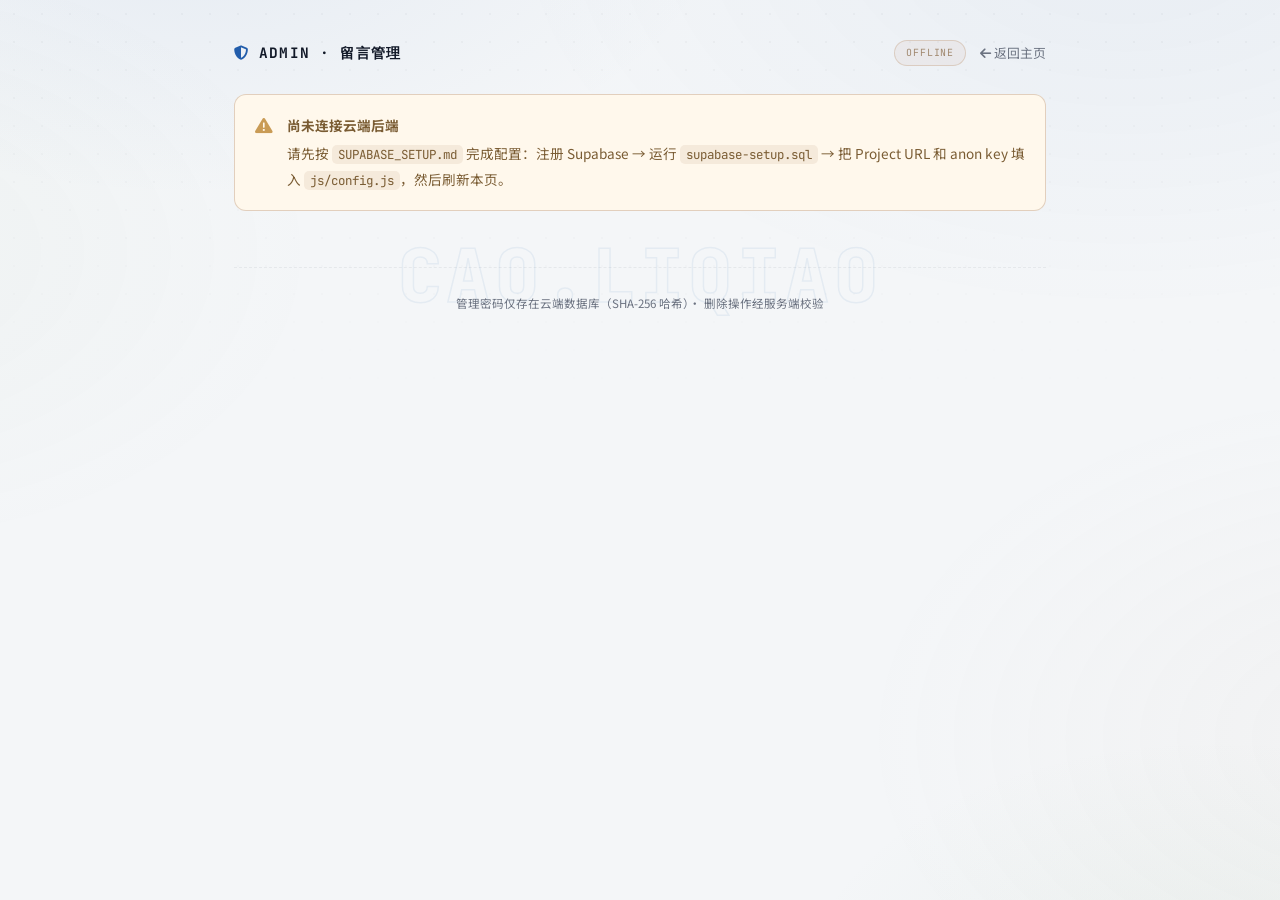
==== admin.html @ 05ab41dd "Initial commit: personal resume site" ====
<!DOCTYPE html>
<html lang="zh-CN" data-theme="light">
<head>
  <meta charset="utf-8" />
  <meta name="viewport" content="width=device-width, initial-scale=1" />
  <title>留言管理 · 曹丽翘个人主页</title>
  <meta name="robots" content="noindex, nofollow" />

  <!-- 字体 & 图标（与主站一致） -->
  <link rel="stylesheet" href="https://cdnjs.cloudflare.com/ajax/libs/font-awesome/6.5.1/css/all.min.css" />
  <link rel="preconnect" href="https://fonts.googleapis.com" />
  <link rel="preconnect" href="https://fonts.gstatic.com" crossorigin />
  <link href="https://fonts.googleapis.com/css2?family=JetBrains+Mono:wght@400;500;600;700&family=Noto+Sans+SC:wght@300;400;500;700;900&family=Playfair+Display:ital,wght@0,400;0,700;0,900;1,400;1,700;1,900&display=swap" rel="stylesheet" />

  <link rel="stylesheet" href="css/style.css" />
</head>
<body class="admin-body">

  <div class="admin-shell">

    <!-- 顶栏 -->
    <header class="admin-topbar">
      <div class="admin-brand">
        <i class="fa-solid fa-shield-halved"></i>
        <span class="admin-brand-text">ADMIN · 留言管理</span>
      </div>
      <div class="admin-topbar-actions">
        <span class="admin-mode-badge" id="admin-mode-badge"></span>
        <a class="admin-link-home" href="index.html"><i class="fa-solid fa-arrow-left"></i> 返回主页</a>
      </div>
    </header>

    <!-- 未配置云端提示 -->
    <div class="admin-notice" id="admin-noconfig" hidden>
      <i class="fa-solid fa-triangle-exclamation"></i>
      <div>
        <strong>尚未连接云端后端</strong>
        <p>请先按 <code>SUPABASE_SETUP.md</code> 完成配置：注册 Supabase → 运行 <code>supabase-setup.sql</code> → 把 Project URL 和 anon key 填入 <code>js/config.js</code>，然后刷新本页。</p>
      </div>
    </div>

    <!-- 登录卡片 -->
    <div class="admin-login panel" id="admin-login">
      <h2 class="admin-login-title"><i class="fa-solid fa-lock"></i> 管理员验证</h2>
      <p class="admin-login-sub">输入管理密码，即可管理留言板数据（删除留言 / 导出 / 迁移）。</p>
      <form class="admin-login-form" id="admin-login-form">
        <input class="gb-input" id="admin-pass" type="password" maxlength="64" placeholder="管理密码" autocomplete="current-password" required />
        <button class="btn btn-primary" type="submit" id="admin-login-btn">验证身份 <i class="fa-solid fa-arrow-right-to-bracket"></i></button>
      </form>
      <p class="gb-status" id="admin-login-status"></p>
    </div>

    <!-- 管理面板（登录后显示） -->
    <div class="admin-panel" id="admin-panel" hidden>

      <!-- 统计条 -->
      <div class="admin-stats" id="admin-stats">
        <div class="admin-stat">
          <span class="admin-stat-num" id="stat-total">–</span>
          <span class="admin-stat-label">总留言</span>
        </div>
        <div class="admin-stat">
          <span class="admin-stat-num" id="stat-today">–</span>
          <span class="admin-stat-label">今日新增</span>
        </div>
        <div class="admin-stat">
          <span class="admin-stat-num" id="stat-week">–</span>
          <span class="admin-stat-label">近 7 天</span>
        </div>
      </div>

      <!-- 工具条 -->
      <div class="admin-toolbar">
        <button class="btn btn-small" id="admin-reload"><i class="fa-solid fa-rotate"></i> 刷新列表</button>
        <button class="btn btn-small" id="admin-export-json"><i class="fa-solid fa-file-code"></i> 导出 JSON</button>
        <button class="btn btn-small" id="admin-export-csv"><i class="fa-solid fa-file-csv"></i> 导出 CSV</button>
        <button class="btn btn-small" id="admin-migrate" hidden><i class="fa-solid fa-cloud-arrow-up"></i> 迁移本机旧留言</button>
        <button class="btn btn-small admin-btn-danger-ghost" id="admin-logout"><i class="fa-solid fa-right-from-bracket"></i> 退出</button>
      </div>

      <!-- 留言列表 -->
      <div class="admin-list" id="admin-list"></div>

      <div class="admin-more">
        <button class="btn btn-small" id="admin-more-btn" hidden>加载更多</button>
        <p class="gb-status" id="admin-list-status"></p>
      </div>
    </div>

    <footer class="admin-footer">
      <span class="admin-watermark" aria-hidden="true">CAO.LIQIAO</span>
      <p>管理密码仅存在云端数据库（SHA-256 哈希）· 删除操作经服务端校验</p>
    </footer>

  </div>

  <script src="js/config.js"></script>
  <script src="js/admin.js"></script>
</body>
</html>
---- css/style.css ----
/* ============================================================
   曹丽翘个人主页 · 设计系统 v2
   风格：简历风 / 浅色大气 / 卡片化 / 大留白
   主色：蓝 #225DAB · 绿 #7BA372 · 棕 #CBAF98
   参考：米白背景 + 圆角白卡 + 大字号标题
   ============================================================ */

/* ---------- 设计变量 ---------- */
:root {
  /* 色彩 */
  --c-primary: #225DAB;
  --c-primary-dark: #1a4a8a;
  --c-primary-soft: rgba(34, 93, 171, 0.08);
  --c-primary-mid: rgba(34, 93, 171, 0.16);
  --c-green: #7BA372;
  --c-green-soft: rgba(123, 163, 114, 0.10);
  --c-brown: #CBAF98;
  --c-brown-soft: rgba(203, 175, 152, 0.12);

  /* 中性色（浅色主题） */
  --bg: #f4f6f8;
  --bg-soft: #eef1f4;
  --surface: #ffffff;
  --text: #1f2937;
  --text-strong: #111827;
  --text-muted: #6b7280;
  --card-border: #e5e8eb;
  --card-border-hover: rgba(34, 93, 171, 0.35);

  /* 渐变 */
  --gradient-progress: linear-gradient(90deg, var(--c-primary), var(--c-green));
  --gradient-accent: linear-gradient(135deg, var(--c-primary), var(--c-green) 55%, var(--c-brown));

  /* 字体 */
  --font-sans: "Noto Sans SC", -apple-system, BlinkMacSystemFont, "Segoe UI", sans-serif;
  --font-mono: "JetBrains Mono", ui-monospace, SFMono-Regular, Menlo, Consolas, monospace;
  --font-serif: "Playfair Display", Georgia, serif;

  /* 尺寸 */
  --nav-h: 68px;
  --container: 1040px;
  --radius: 20px;
  --radius-sm: 12px;
  --radius-xs: 8px;

  /* 阴影 */
  --shadow-sm: 0 2px 6px rgba(17, 24, 39, 0.04);
  --shadow-md: 0 12px 32px -14px rgba(17, 24, 39, 0.10);
  --shadow-lg: 0 28px 64px -22px rgba(17, 24, 39, 0.16);

  /* 过渡 */
  --ease: cubic-bezier(0.22, 0.61, 0.36, 1);
}

/* ---------- 基础 ---------- */
*, *::before, *::after { box-sizing: border-box; margin: 0; padding: 0; }

html {
  line-height: 1.6;
  -webkit-text-size-adjust: 100%;
  scroll-behavior: smooth;
  scroll-padding-top: calc(var(--nav-h) + 16px);
}

body {
  font-family: var(--font-sans);
  background: var(--bg);
  color: var(--text);
  font-weight: 400;
  overflow-x: hidden;
  min-height: 100vh;
  -webkit-font-smoothing: antialiased;
}

/* 全局氛围层：柔和三色光晕（固定定位，纯合成，无重绘成本） */
body::before {
  content: "";
  position: fixed;
  inset: 0;
  z-index: -1;
  pointer-events: none;
  background:
    radial-gradient(1000px 620px at 88% -8%, rgba(34, 93, 171, 0.055), transparent 62%),
    radial-gradient(820px 520px at -12% 28%, rgba(123, 163, 114, 0.045), transparent 58%),
    radial-gradient(900px 600px at 108% 82%, rgba(203, 175, 152, 0.055), transparent 58%);
}

/* 全局氛围层：细点阵网格（顶部较明显，向下淡出） */
body::after {
  content: "";
  position: fixed;
  inset: 0;
  z-index: -1;
  pointer-events: none;
  background-image: radial-gradient(rgba(17, 24, 39, 0.045) 1px, transparent 1px);
  background-size: 28px 28px;
  -webkit-mask-image: linear-gradient(180deg, rgba(0, 0, 0, 0.8), transparent 46%);
  mask-image: linear-gradient(180deg, rgba(0, 0, 0, 0.8), transparent 46%);
}

img { max-width: 100%; display: block; }
a { color: inherit; text-decoration: none; }
button { font-family: inherit; cursor: pointer; border: none; background: none; color: inherit; }
input, textarea { font-family: inherit; }
ul, ol { list-style: none; }
code, kbd, pre { font-family: var(--font-mono); font-size: 0.9em; }

::selection { background: var(--c-primary-soft); color: var(--c-primary-dark); }

/* 滚动条 */
::-webkit-scrollbar { width: 10px; height: 10px; }
::-webkit-scrollbar-track { background: var(--bg-soft); }
::-webkit-scrollbar-thumb { background: #d1d5db; border-radius: 8px; border: 2px solid var(--bg-soft); }
::-webkit-scrollbar-thumb:hover { background: var(--c-brown); }

/* ---------- 性能：视口外区块延迟渲染 ---------- */
@supports (content-visibility: auto) {
  section.section, .footer {
    content-visibility: auto;
    contain-intrinsic-size: auto 720px;
  }
}

/* ---------- 顶部进度条 ---------- */
#progress-bar {
  position: fixed;
  top: 0; left: 0;
  height: 3px;
  width: 100%;
  background: var(--gradient-progress);
  transform: scaleX(0);
  transform-origin: left center;
  z-index: 10000;
  box-shadow: 0 0 10px rgba(34, 93, 171, 0.3);
  will-change: transform;
}

/* ---------- 背景粒子画布 ---------- */
#particle-canvas {
  position: fixed;
  inset: 0;
  width: 100%;
  height: 100%;
  pointer-events: none;
  z-index: 0;
  opacity: 0.45;
}

/* ---------- 自定义光标 ---------- */
.cursor-dot, .cursor-ring {
  position: fixed;
  top: 0; left: 0;
  pointer-events: none;
  z-index: 10001;
  border-radius: 50%;
  will-change: transform;
  opacity: 0;
  transition: opacity 0.3s ease;
}

.cursor-dot { width: 8px; height: 8px; background: var(--c-primary); }

.cursor-ring {
  width: 34px; height: 34px;
  border: 1.5px solid rgba(34, 93, 171, 0.45);
  transition: opacity 0.3s ease, transform 0.15s var(--ease), width 0.2s, height 0.2s;
}

@media (hover: none), (pointer: coarse) {
  .cursor-dot, .cursor-ring { display: none; }
}

/* ---------- 布局容器 ---------- */
.section {
  max-width: var(--container);
  margin: 0 auto;
  padding: 90px 24px;
}

.section-head { margin-bottom: 52px; text-align: center; position: relative; z-index: 0; }

/* 区块编号：超大描边数字水印，衬托在标题正后方 */
.section-head::before {
  content: attr(data-num);
  position: absolute;
  top: 52%;
  left: 50%;
  transform: translate(-50%, -56%);
  font-family: var(--font-mono);
  font-size: clamp(5rem, 11vw, 8.5rem);
  font-weight: 700;
  line-height: 1;
  color: transparent;
  -webkit-text-stroke: 1.5px rgba(34, 93, 171, 0.11);
  letter-spacing: 0.06em;
  pointer-events: none;
  user-select: none;
  z-index: -1;
}

.section-code {
  font-family: var(--font-mono);
  font-size: 0.74rem;
  letter-spacing: 0.12em;
  color: var(--c-primary);
  display: inline-flex;
  align-items: center;
  gap: 12px;
  margin-bottom: 12px;
  text-transform: uppercase;
  background: var(--c-primary-soft);
  border: 1px solid rgba(34, 93, 171, 0.14);
  border-radius: 999px;
  padding: 5px 16px;
}

/* section-code 两侧的装饰短线 */
.section-code::before,
.section-code::after {
  content: "";
  width: 26px;
  height: 1px;
  background: linear-gradient(90deg, transparent, rgba(34, 93, 171, 0.4));
}

.section-code::after {
  background: linear-gradient(90deg, rgba(34, 93, 171, 0.4), transparent);
}

.section-head h2 {
  font-size: clamp(2rem, 4.6vw, 2.85rem);
  font-weight: 900;
  color: var(--text-strong);
  letter-spacing: 0.02em;
  line-height: 1.2;
}

.section-head h2 em {
  font-style: normal;
  color: var(--c-primary);
  position: relative;
}

/* em 下方的小色块下划线 */
.section-head h2 em::after {
  content: "";
  position: absolute;
  left: 0; right: 0; bottom: -6px;
  height: 8px;
  border-radius: 4px;
  background: var(--gradient-accent);
  opacity: 0.18;
  z-index: -1;
}

.section-sub {
  margin-top: 14px;
  color: var(--text-muted);
  font-size: 0.95rem;
}

/* ---------- 面板 / 通用卡片 ---------- */
.panel {
  position: relative;
  background: var(--surface);
  border: 1px solid var(--card-border);
  border-radius: var(--radius);
  padding: 28px;
  box-shadow: var(--shadow-sm);
  overflow: hidden;
  transition: border-color 0.3s var(--ease), box-shadow 0.3s var(--ease), transform 0.3s var(--ease);
}

/* 顶部渐变帽线：常驻低调，hover 时展开加深 */
.panel::after {
  content: "";
  position: absolute;
  top: 0;
  left: 28px;
  right: 28px;
  height: 3px;
  border-radius: 0 0 3px 3px;
  background: var(--gradient-accent);
  opacity: 0.3;
  transition: opacity 0.35s var(--ease), left 0.35s var(--ease), right 0.35s var(--ease);
}

.panel:hover {
  border-color: var(--card-border-hover);
  box-shadow: var(--shadow-md);
  transform: translateY(-3px);
}

.panel:hover::after { opacity: 1; left: 0; right: 0; }

.panel-title {
  font-size: 1.05rem;
  font-weight: 700;
  color: var(--text-strong);
  margin-bottom: 18px;
  display: flex;
  align-items: center;
  gap: 8px;
}

.panel-title::before {
  content: "";
  width: 4px; height: 18px;
  border-radius: 2px;
  background: var(--gradient-accent);
}

.panel p { color: var(--text-muted); font-size: 0.92rem; line-height: 1.9; }
.panel p + p { margin-top: 10px; }
.panel strong { color: var(--text-strong); font-weight: 600; }
.panel .quote-en {
  font-family: var(--font-serif);
  font-style: italic;
  font-size: 1.05rem;
  color: var(--c-primary);
}

/* ---------- 按钮 ---------- */
.btn {
  display: inline-flex;
  align-items: center;
  justify-content: center;
  gap: 8px;
  padding: 13px 28px;
  border-radius: 999px;
  font-size: 0.92rem;
  font-weight: 600;
  letter-spacing: 0.02em;
  transition: transform 0.25s var(--ease), box-shadow 0.25s var(--ease), background 0.25s var(--ease), color 0.25s, border-color 0.25s;
}

.btn i { font-size: 0.82rem; }

.btn-primary {
  background: var(--c-primary);
  color: #fff;
  box-shadow: 0 8px 22px -8px rgba(34, 93, 171, 0.45);
}

.btn-primary:hover {
  background: var(--c-primary-dark);
  transform: translateY(-2px);
  box-shadow: 0 14px 30px -10px rgba(34, 93, 171, 0.5);
}

.btn-ghost {
  background: var(--surface);
  color: var(--text);
  border: 1px solid var(--card-border);
}

.btn-ghost:hover {
  border-color: var(--c-primary);
  color: var(--c-primary);
  transform: translateY(-2px);
}

.btn-small {
  padding: 8px 16px;
  font-size: 0.8rem;
  font-weight: 500;
  white-space: nowrap;
}

/* ---------- 导航 ---------- */
.nav {
  position: fixed;
  top: 0; left: 0; right: 0;
  height: var(--nav-h);
  background: rgba(255, 255, 255, 0.96);
  border-bottom: 1px solid var(--card-border);
  display: flex;
  align-items: center;
  justify-content: space-between;
  gap: 16px;
  padding: 0 28px;
  z-index: 9000;
  backdrop-filter: blur(8px);
}

.nav-logo {
  font-family: var(--font-mono);
  font-weight: 700;
  font-size: 1rem;
  color: var(--text-strong);
  letter-spacing: 0.06em;
  transition: color 0.25s;
}

.nav-logo:hover { color: var(--c-primary); }

.nav-links {
  display: flex;
  gap: 4px;
  flex: 1;
  justify-content: center;
}

.nav-links a {
  padding: 7px 14px;
  font-size: 0.86rem;
  color: var(--text-muted);
  border-radius: 999px;
  transition: color 0.25s, background 0.25s;
}

.nav-links a:hover { color: var(--c-primary); background: var(--c-primary-soft); }

.nav-links a.active { color: var(--c-primary); background: var(--c-primary-soft); font-weight: 600; }

.nav-tagline {
  font-family: var(--font-mono);
  font-size: 0.68rem;
  letter-spacing: 0.12em;
  color: var(--text-muted);
  white-space: nowrap;
}

.nav-burger { display: none; font-size: 1.15rem; color: var(--text); }

/* 移动端导航抽屉 */
.nav-drawer {
  position: fixed;
  top: var(--nav-h);
  left: 0; right: 0;
  background: var(--surface);
  border-bottom: 1px solid var(--card-border);
  box-shadow: var(--shadow-md);
  display: none;
  flex-direction: column;
  padding: 12px;
  z-index: 8999;
}

.nav-drawer.open { display: flex; }

.nav-drawer a {
  padding: 14px 16px;
  font-size: 0.95rem;
  color: var(--text);
  border-radius: var(--radius-sm);
  border-bottom: 1px solid var(--bg-soft);
}

.nav-drawer a:last-child { border-bottom: none; }
.nav-drawer a:hover, .nav-drawer a.active { color: var(--c-primary); background: var(--c-primary-soft); }

/* ---------- Hero ---------- */
.hero {
  min-height: 100vh;
  display: flex;
  flex-direction: column;
  justify-content: center;
  align-items: center;
  padding: calc(var(--nav-h) + 24px) 24px 50px;
  position: relative;
  background:
    radial-gradient(900px 520px at 90% -10%, rgba(34, 93, 171, 0.06), transparent 60%),
    radial-gradient(720px 460px at 0% 105%, rgba(123, 163, 114, 0.06), transparent 55%);
}

.hero-inner {
  max-width: 1040px;
  width: 100%;
  position: relative;
  z-index: 1;
  display: grid;
  grid-template-columns: 260px 1fr;
  gap: 64px;
  align-items: start;
}

/* 左侧：头像 + motto */
.hero-visual {
  display: flex;
  flex-direction: column;
  align-items: center;
  gap: 20px;
  padding-top: 18px;
  text-align: center;
  position: relative;
}

.hero-avatar {
  width: 200px;
  height: 200px;
  border-radius: 50%;
  overflow: hidden;
  border: 5px solid var(--surface);
  box-shadow: var(--shadow-md), 0 0 0 1px var(--card-border);
  background: var(--surface);
  position: relative;
  transition: transform 0.45s cubic-bezier(0.22, 0.61, 0.36, 1), box-shadow 0.45s var(--ease);
}

/* 头像外圈：旋转的渐变装饰环 */
.hero-visual::before {
  content: "";
  position: absolute;
  width: 216px;
  height: 216px;
  border-radius: 50%;
  background: conic-gradient(from 0deg, var(--c-primary), var(--c-green), var(--c-brown), var(--c-primary));
  opacity: 0.22;
  z-index: -1;
  animation: avatar-ring-spin 14s linear infinite;
}

@keyframes avatar-ring-spin { to { transform: rotate(360deg); } }

.hero-avatar:hover {
  transform: scale(1.04) rotate(3deg);
  box-shadow: var(--shadow-lg), 0 0 0 1px var(--card-border-hover);
}

.hero-avatar img { width: 100%; height: 100%; object-fit: cover; }

.hero-motto {
  font-size: 0.8rem;
  color: var(--c-primary);
  background: var(--surface);
  border: 1px solid var(--card-border);
  border-radius: 999px;
  padding: 6px 18px;
  letter-spacing: 0.04em;
  box-shadow: var(--shadow-sm);
}

/* 右侧：标签行、名字、座右铭、角色切换器、卡片、按钮 */
.hero-content {
  text-align: left;
  display: flex;
  flex-direction: column;
  align-items: flex-start;
}

/* 终端风标签行（参考极客简历风） */
.hero-tags {
  display: flex;
  flex-wrap: wrap;
  gap: 10px;
  margin-bottom: 26px;
  font-family: var(--font-mono);
  font-size: 0.7rem;
  letter-spacing: 0.08em;
  text-transform: uppercase;
}

.hero-tags .tag {
  display: inline-flex;
  align-items: center;
  gap: 7px;
  padding: 5px 12px;
  border: 1px solid var(--card-border);
  border-radius: 6px;
  color: var(--text-muted);
  background: var(--surface);
  box-shadow: var(--shadow-sm);
}

.hero-tags .tag-dark {
  background: var(--c-primary);
  color: #fff;
  border-color: var(--c-primary);
}

.hero-tags .tag-dot {
  width: 7px;
  height: 7px;
  border-radius: 50%;
  background: #34d399;
  box-shadow: 0 0 0 0 rgba(52, 211, 153, 0.5);
  animation: tag-dot-pulse 2.2s infinite;
}

@keyframes tag-dot-pulse {
  0% { box-shadow: 0 0 0 0 rgba(52, 211, 153, 0.45); }
  70% { box-shadow: 0 0 0 7px rgba(52, 211, 153, 0); }
  100% { box-shadow: 0 0 0 0 rgba(52, 211, 153, 0); }
}

.hero-name {
  display: flex;
  gap: 10px;
  font-family: var(--font-sans);
  font-size: clamp(4rem, 9vw, 8rem);
  font-weight: 900;
  line-height: 1.05;
  color: var(--text-strong);
  margin-bottom: 14px;
  letter-spacing: 0.04em;
}

.hero-dot {
  color: var(--c-primary) !important;
  margin-left: -4px;
}

.hero-char {
  display: inline-block;
  opacity: 0;
}

/* 名字逐字错峰进场（配合统一 reveal animation 机制） */
.hero-char.revealed { animation: reveal-up 0.75s var(--ease) both; }
.hero-char:nth-child(2) { animation-delay: 0.1s; }
.hero-char:nth-child(3) { animation-delay: 0.2s; }
.hero-char:nth-child(4) { animation-delay: 0.3s; }

.hero-quote {
  margin: 0 0 20px;
  font-family: var(--font-serif);
  font-style: italic;
  font-size: clamp(1.1rem, 2.5vw, 1.5rem);
  color: var(--text-muted);
  letter-spacing: 0.02em;
}

/* 角色标签切换器 */
.hero-role-switcher {
  width: 100%;
  margin-bottom: 42px;
}

.role-tabs {
  display: flex;
  flex-wrap: wrap;
  gap: 10px;
  margin-bottom: 18px;
}

.role-tab {
  display: inline-flex;
  align-items: center;
  gap: 7px;
  padding: 8px 16px;
  border-radius: 999px;
  font-size: 0.78rem;
  font-weight: 600;
  color: var(--text-muted);
  background: var(--surface);
  border: 1px solid var(--card-border);
  box-shadow: var(--shadow-sm);
  transition: all 0.3s var(--ease);
}

.role-tab i { font-size: 0.75rem; }

.role-tab:hover {
  color: var(--c-primary);
  border-color: var(--c-primary-mid);
  transform: translateY(-1px);
}

.role-tab.active {
  color: #fff;
  background: var(--c-primary);
  border-color: var(--c-primary);
  box-shadow: 0 8px 20px -8px rgba(34, 93, 171, 0.45);
}

.role-tab:focus-visible {
  outline: 2px solid var(--c-primary);
  outline-offset: 2px;
}

.role-display {
  display: inline-flex;
  align-items: baseline;
  min-height: 56px;
  padding: 12px 24px;
  background: var(--surface);
  border: 1px solid var(--card-border);
  border-radius: var(--radius-sm);
  box-shadow: var(--shadow-sm);
}

.role-text {
  font-size: clamp(1.35rem, 3.2vw, 2rem);
  font-weight: 700;
  color: var(--c-primary);
  letter-spacing: 0.02em;
}

.role-cursor {
  display: inline-block;
  width: 3px;
  height: 1em;
  background: var(--c-primary);
  margin-left: 4px;
  vertical-align: middle;
  animation: cursor-blink 0.9s infinite;
}

@keyframes cursor-blink {
  0%, 100% { opacity: 1; }
  50% { opacity: 0; }
}

.hero-badges {
  width: 100%;
  display: grid;
  grid-template-columns: repeat(3, 1fr);
  gap: 20px;
  margin-bottom: 40px;
  text-align: left;
}

.badge-card {
  position: relative;
  display: flex;
  flex-direction: column;
  gap: 14px;
  background: var(--surface);
  border: 1px solid var(--card-border);
  border-radius: var(--radius);
  padding: 24px;
  box-shadow: var(--shadow-sm);
  overflow: hidden;
  transition: transform 0.3s var(--ease), box-shadow 0.3s var(--ease), border-color 0.3s var(--ease);
}

.badge-card::after {
  content: "";
  position: absolute;
  top: 0;
  left: 24px;
  right: 24px;
  height: 2px;
  border-radius: 0 0 2px 2px;
  background: var(--gradient-accent);
  opacity: 0.22;
  transition: opacity 0.35s var(--ease), left 0.35s var(--ease), right 0.35s var(--ease);
}

.badge-card:hover {
  transform: translateY(-6px);
  box-shadow: var(--shadow-md);
  border-color: var(--card-border-hover);
}

.badge-card:hover::after { opacity: 1; left: 0; right: 0; }

.badge-head {
  display: flex;
  align-items: center;
  gap: 12px;
}

.badge-icon {
  width: 42px; height: 42px;
  border-radius: 12px;
  display: flex;
  align-items: center;
  justify-content: center;
  font-size: 1.05rem;
  flex-shrink: 0;
}

.badge-card:nth-child(1) .badge-icon { background: var(--c-primary-soft); color: var(--c-primary); }
.badge-card:nth-child(2) .badge-icon { background: var(--c-green-soft); color: var(--c-green); }
.badge-card:nth-child(3) .badge-icon { background: var(--c-brown-soft); color: #a08058; }

.badge-label {
  font-family: var(--font-mono);
  font-size: 0.66rem;
  letter-spacing: 0.14em;
  color: var(--text-muted);
  font-weight: 600;
  line-height: 1.3;
}

.badge-label strong {
  display: block;
  font-family: var(--font-sans);
  font-size: 1.05rem;
  color: var(--text-strong);
  letter-spacing: 0;
  margin-top: 2px;
}

.badge-list {
  display: flex;
  flex-direction: column;
  gap: 8px;
}

.badge-list li {
  display: flex;
  align-items: center;
  gap: 8px;
  font-size: 0.82rem;
  color: var(--text);
}

.badge-list li i {
  font-size: 0.7rem;
  color: var(--c-primary);
  width: 14px;
  text-align: center;
}

.hero-actions {
  display: flex;
  gap: 14px;
  flex-wrap: wrap;
}

.hero-scroll {
  position: absolute;
  bottom: 24px;
  left: 50%;
  transform: translateX(-50%);
  font-family: var(--font-mono);
  font-size: 0.62rem;
  letter-spacing: 0.2em;
  color: var(--text-muted);
  display: flex;
  flex-direction: column;
  align-items: center;
  gap: 8px;
  animation: scroll-bounce 2s infinite;
}

@keyframes scroll-bounce {
  0%, 100% { transform: translateX(-50%) translateY(0); }
  50% { transform: translateX(-50%) translateY(7px); }
}

/* ---------- 滚动显示动画 ----------
   用 animation 而非 transition：与组件自身的 hover transition 完全解耦，
   且 animation-delay 不影响 hover 响应速度。--reveal-delay 由 JS 按容器内索引错峰设置。 */
[data-reveal] {
  opacity: 0;
  --reveal-delay: 0s;
}

[data-reveal].revealed {
  animation: reveal-up 0.75s cubic-bezier(0.22, 0.61, 0.36, 1) both;
  animation-delay: var(--reveal-delay);
}

@keyframes reveal-up {
  from { opacity: 0; transform: translateY(28px); }
  to { opacity: 1; transform: none; }
}

/* ---------- 信念引用（深色锚点区：全页唯一的深色全宽区块，形成节奏对比） ---------- */
.belief {
  position: relative;
  background:
    radial-gradient(900px 480px at 50% 120%, rgba(52, 106, 189, 0.35), transparent 65%),
    radial-gradient(600px 380px at 90% -20%, rgba(123, 163, 114, 0.14), transparent 60%),
    #16233a;
  padding: 110px 24px;
  text-align: center;
  overflow: hidden;
}

/* 深色区内部：细网格纹理 */
.belief::before {
  content: "";
  position: absolute;
  inset: 0;
  background-image:
    linear-gradient(rgba(255, 255, 255, 0.035) 1px, transparent 1px),
    linear-gradient(90deg, rgba(255, 255, 255, 0.035) 1px, transparent 1px);
  background-size: 44px 44px;
  pointer-events: none;
}

.belief-inner { max-width: 820px; margin: 0 auto; position: relative; }

/* 超大装饰引号 */
.belief-mark {
  display: block;
  font-family: var(--font-serif);
  font-size: 7rem;
  line-height: 0.6;
  color: rgba(122, 162, 224, 0.25);
  margin-bottom: 10px;
  user-select: none;
}

.belief p {
  font-family: var(--font-sans);
  font-size: clamp(1.5rem, 4vw, 2.4rem);
  font-weight: 700;
  color: #f4f7fb;
  line-height: 1.5;
  text-shadow: 0 2px 24px rgba(0, 0, 0, 0.35);
}

.belief p em {
  font-style: normal;
  color: #8db4f0;
}

.belief cite {
  display: block;
  margin-top: 22px;
  font-style: normal;
  font-size: 0.85rem;
  color: rgba(244, 247, 251, 0.55);
  font-family: var(--font-mono);
  letter-spacing: 0.14em;
}

/* ---------- ABOUT ---------- */
.about-grid {
  display: grid;
  grid-template-columns: 3fr 2fr;
  gap: 24px;
  margin-bottom: 24px;
}

/* 键值行式信息（参考作品集的 label:value 排版） */
.info-list li {
  display: flex;
  align-items: center;
  justify-content: space-between;
  gap: 16px;
  padding: 14px 0;
  border-bottom: 1px solid var(--bg-soft);
  font-size: 0.9rem;
}

.info-list li:last-child { border-bottom: none; }

.info-label {
  flex-shrink: 0;
  font-size: 0.74rem;
  color: var(--text-muted);
  font-family: var(--font-mono);
  letter-spacing: 0.08em;
  text-transform: uppercase;
}

.info-value {
  font-weight: 700;
  color: var(--text-strong);
  font-size: 0.95rem;
  text-align: right;
}

.info-code {
  background: var(--c-primary-soft);
  padding: 3px 12px;
  border-radius: 6px;
  font-size: 0.8rem;
  color: var(--c-primary-dark);
  word-break: break-all;
}

/* ---------- SKILLS ---------- */
.skills-grid {
  display: grid;
  grid-template-columns: repeat(3, 1fr);
  gap: 22px;
}

.skill-card {
  position: relative;
  background: var(--surface);
  border: 1px solid var(--card-border);
  border-radius: var(--radius);
  padding: 30px 26px;
  box-shadow: var(--shadow-sm);
  overflow: hidden;
  transition: transform 0.3s var(--ease), border-color 0.3s var(--ease), box-shadow 0.3s var(--ease);
  display: flex;
  flex-direction: column;
}

/* 顶部帽线 */
.skill-card::before {
  content: "";
  position: absolute;
  top: 0;
  left: 26px;
  right: 26px;
  height: 3px;
  border-radius: 0 0 3px 3px;
  background: var(--gradient-accent);
  opacity: 0;
  transition: opacity 0.35s var(--ease), left 0.35s var(--ease), right 0.35s var(--ease);
}

.skill-card:hover {
  transform: translateY(-7px);
  border-color: var(--card-border-hover);
  box-shadow: var(--shadow-lg);
}

.skill-card:hover::before { opacity: 1; left: 0; right: 0; }

.skill-icon {
  width: 50px; height: 50px;
  border-radius: 14px;
  background: var(--c-primary-soft);
  color: var(--c-primary);
  display: flex;
  align-items: center;
  justify-content: center;
  font-size: 1.25rem;
  margin-bottom: 18px;
  transition: transform 0.35s var(--ease);
}

.skill-card:hover .skill-icon { transform: rotate(-6deg) scale(1.08); }

.skill-card:nth-child(2) .skill-icon { background: var(--c-green-soft); color: var(--c-green); }
.skill-card:nth-child(3) .skill-icon { background: var(--c-brown-soft); color: #a08058; }

.skill-card h3 { font-size: 1.05rem; font-weight: 700; color: var(--text-strong); margin-bottom: 10px; }
.skill-card p { font-size: 0.85rem; color: var(--text-muted); line-height: 1.85; flex: 1; }

.skill-card[role="button"] {
  cursor: pointer;
  user-select: none;
  -webkit-user-select: none;
}

.skill-card[role="button"]:focus-visible {
  outline: 2px solid var(--c-primary);
  outline-offset: 3px;
}

.skill-hint {
  display: inline-flex;
  align-items: center;
  gap: 6px;
  margin-top: 16px;
  font-size: 0.72rem;
  color: var(--c-primary);
  opacity: 0.7;
  transition: opacity 0.25s;
}

.skill-card:hover .skill-hint { opacity: 1; }

.skill-modal .modal-box {
  background: #1e2530;
  color: #f0f2f5;
  border: 1px solid rgba(255, 255, 255, 0.10);
}

.skill-modal .modal-title { color: #fff; }

.skill-modal .modal-close {
  background: rgba(255, 255, 255, 0.1);
  color: #f0f2f5;
}

.skill-modal .modal-close:hover { background: var(--c-primary); color: #fff; }

.skill-modal .modal-body {
  color: #d7dbe2;
  font-size: 0.92rem;
  line-height: 1.85;
}

.skill-modal .modal-body h5 {
  color: #fff;
  font-size: 0.86rem;
  margin: 18px 0 8px;
}

.skill-modal .modal-body ul { list-style: disc; padding-left: 18px; }
.skill-modal .modal-body li { margin-bottom: 6px; color: #c9ced6; }
.skill-modal .modal-body strong { color: #fff; font-weight: 600; }

.skill-modal .modal-body .skill-tags span {
  color: #a8c6ff;
  background: rgba(34, 93, 171, 0.22);
  border-color: rgba(34, 93, 171, 0.35);
}

.skill-tags {
  display: flex;
  flex-wrap: wrap;
  gap: 8px;
  margin-top: 16px;
}

.skill-tags span {
  font-size: 0.7rem;
  color: var(--c-primary);
  background: var(--c-primary-soft);
  border-radius: 999px;
  padding: 4px 12px;
  border: 1px solid rgba(34, 93, 171, 0.14);
}

/* ---------- GROWTH ---------- */
.growth-panel { text-align: center; padding: 36px; }

.growth-panel > p {
  max-width: 640px;
  margin: 0 auto 18px;
  font-size: 0.95rem;
}

.timeline {
  display: flex;
  justify-content: space-between;
  align-items: flex-start;
  gap: 16px;
  position: relative;
  margin: 36px 0 24px;
  padding-top: 18px;
}

.timeline::before {
  content: "";
  position: absolute;
  top: 26px;
  left: 6%;
  right: 6%;
  height: 3px;
  background: linear-gradient(90deg, var(--c-primary), var(--c-green), var(--c-brown));
  border-radius: 3px;
  opacity: 0.35;
}

.timeline-item {
  position: relative;
  flex: 1;
  text-align: center;
  padding-top: 28px;
}

.timeline-dot {
  position: absolute;
  top: 17px;
  left: 50%;
  transform: translateX(-50%);
  width: 20px; height: 20px;
  border-radius: 50%;
  background: var(--surface);
  border: 4px solid var(--c-primary);
  box-shadow: 0 0 0 4px rgba(255, 255, 255, 0.8);
  z-index: 1;
}

.timeline-item:nth-child(2) .timeline-dot { border-color: var(--c-green); }
.timeline-item:nth-child(3) .timeline-dot { border-color: var(--c-brown); }

/* 当前阶段（大一）：实心 + 呼吸光环 */
.timeline-item:nth-child(4) .timeline-dot {
  border-color: var(--c-primary);
  background: var(--c-primary);
}

.timeline-item:nth-child(4) .timeline-dot::after {
  content: "";
  position: absolute;
  inset: -6px;
  border-radius: 50%;
  border: 2px solid rgba(34, 93, 171, 0.4);
  animation: timeline-pulse 2.4s ease-out infinite;
}

@keyframes timeline-pulse {
  0% { transform: scale(0.7); opacity: 1; }
  70%, 100% { transform: scale(1.5); opacity: 0; }
}

.timeline-stage {
  font-family: var(--font-mono);
  font-size: 0.68rem;
  letter-spacing: 0.12em;
  color: var(--c-primary);
  display: block;
  margin-bottom: 4px;
}

.timeline-body strong { font-size: 0.98rem; color: var(--text-strong); display: block; }
.timeline-body p { font-size: 0.8rem !important; color: var(--text-muted) !important; margin-top: 4px !important; }

.timeline-title {
  margin-top: 18px;
  font-family: var(--font-mono);
  font-size: 0.78rem !important;
  color: var(--c-primary) !important;
  letter-spacing: 0.06em;
}

/* ---------- HONORS ---------- */
.honors { counter-reset: honor; }

.honor-cat {
  font-family: var(--font-mono);
  font-size: 0.78rem;
  letter-spacing: 0.16em;
  color: var(--text-muted);
  margin: 34px 0 14px;
  display: flex;
  align-items: center;
  gap: 12px;
}

.honor-cat::after {
  content: "";
  flex: 1;
  height: 1px;
  background: var(--card-border);
}

.honor-cat:first-child { margin-top: 0; }

.honor-card {
  counter-increment: honor;
  position: relative;
  background: var(--surface);
  border: 1px solid var(--card-border);
  border-left: 3px solid var(--c-primary);
  border-radius: var(--radius-sm);
  padding: 18px 22px;
  margin-bottom: 12px;
  display: flex;
  align-items: center;
  justify-content: space-between;
  gap: 20px;
  box-shadow: var(--shadow-sm);
  transition: transform 0.25s var(--ease), border-color 0.25s var(--ease), box-shadow 0.25s var(--ease);
}

/* 序号：mono 编号（01 / 02 / …） */
.honor-card::after {
  content: counter(honor, decimal-leading-zero);
  position: absolute;
  right: 16px;
  bottom: 8px;
  font-family: var(--font-mono);
  font-size: 1.6rem;
  font-weight: 700;
  line-height: 1;
  color: transparent;
  -webkit-text-stroke: 1px rgba(17, 24, 39, 0.10);
  pointer-events: none;
  user-select: none;
}

.honor-card:hover {
  transform: translateX(7px);
  border-left-color: var(--c-green);
  box-shadow: var(--shadow-md);
}

.honor-card h4 { font-size: 0.92rem; font-weight: 600; color: var(--text-strong); }
.honor-card p { font-size: 0.78rem; color: var(--text-muted); margin-top: 3px; }

.honor-card .btn { flex-shrink: 0; }

.multi-num {
  font-style: normal;
  font-family: var(--font-mono);
  font-size: 0.72rem;
  color: var(--text-muted);
}

/* ---------- INTERESTS ---------- */
.interests-grid {
  display: grid;
  grid-template-columns: repeat(3, 1fr);
  gap: 22px;
}

.interest-card {
  text-align: center;
  background: var(--surface);
  border: 1px solid var(--card-border);
  border-radius: var(--radius);
  padding: 38px 26px 32px;
  box-shadow: var(--shadow-sm);
  transition: transform 0.3s var(--ease), border-color 0.3s var(--ease);
}

.interest-card:hover { transform: translateY(-6px); border-color: var(--card-border-hover); }

.interest-card i {
  width: 64px;
  height: 64px;
  display: inline-flex;
  align-items: center;
  justify-content: center;
  font-size: 1.7rem;
  color: var(--c-primary);
  background: var(--c-primary-soft);
  border-radius: 50%;
  margin-bottom: 16px;
  transition: transform 0.35s var(--ease);
}

.interest-card:hover i { transform: scale(1.1) rotate(-6deg); }
.interest-card:nth-child(2) i { color: var(--c-green); background: var(--c-green-soft); }
.interest-card:nth-child(3) i { color: #a08058; background: var(--c-brown-soft); }

.interest-card h3 { font-size: 1rem; font-weight: 700; margin-bottom: 8px; color: var(--text-strong); }
.interest-card p { font-size: 0.84rem; color: var(--text-muted); line-height: 1.85; }

/* ---------- SHOWCASE ---------- */
.showcase-list {
  display: flex;
  flex-direction: column;
  gap: 28px;
  max-width: 820px;
  margin: 0 auto;
}

.showcase-card {
  position: relative;
  background: var(--surface);
  border: 1px solid var(--card-border);
  border-radius: var(--radius);
  padding: 32px;
  box-shadow: var(--shadow-sm);
  overflow: hidden;
  transition: border-color 0.3s var(--ease), box-shadow 0.3s var(--ease);
}

/* 左侧竖向渐变线：hover 时点亮 */
.showcase-card::before {
  content: "";
  position: absolute;
  left: 0;
  top: 24px;
  bottom: 24px;
  width: 3px;
  border-radius: 0 3px 3px 0;
  background: var(--gradient-accent);
  opacity: 0.25;
  transition: opacity 0.35s var(--ease), top 0.35s var(--ease), bottom 0.35s var(--ease);
}

.showcase-card:hover {
  border-color: var(--card-border-hover);
  box-shadow: var(--shadow-md);
}

.showcase-card:hover::before { opacity: 1; top: 0; bottom: 0; }

.showcase-head {
  display: flex;
  align-items: flex-start;
  justify-content: space-between;
  gap: 20px;
  margin-bottom: 22px;
  flex-wrap: wrap;
}

.showcase-head h3 { font-size: 1.15rem; font-weight: 700; color: var(--text-strong); }

.showcase-en {
  font-family: var(--font-mono);
  font-size: 0.8rem;
  color: var(--c-primary);
  font-weight: 500;
}

.showcase-desc { font-size: 0.85rem; color: var(--text-muted); margin-top: 4px; }

.showcase-media {
  border-radius: var(--radius-sm);
  overflow: hidden;
  background: var(--bg-soft);
  border: 1px dashed var(--card-border);
  margin-bottom: 22px;
}

.showcase-img-placeholder {
  display: flex;
  flex-direction: column;
  align-items: center;
  justify-content: center;
  text-align: center;
  min-height: 240px;
  color: var(--text-muted);
  padding: 30px;
}

.showcase-img-placeholder i { font-size: 2rem; color: var(--c-brown); margin-bottom: 12px; }
.showcase-img-placeholder p { font-size: 0.9rem; margin-bottom: 6px; }
.showcase-img-placeholder span { font-size: 0.72rem; }
.showcase-img-placeholder code { font-size: 0.72rem; }

/* 作品橱窗双图展示 */
.showcase-gallery {
  display: grid;
  grid-template-columns: 1fr;
  gap: 16px;
  padding: 16px;
}

.showcase-gallery figure {
  margin: 0;
  border-radius: var(--radius-sm);
  overflow: hidden;
  background: var(--surface);
  border: 1px solid var(--card-border);
  transition: border-color 0.3s var(--ease), transform 0.35s var(--ease);
}

.showcase-gallery figure:hover {
  border-color: var(--card-border-hover);
  transform: translateY(-3px);
}

.showcase-gallery img {
  width: 100%;
  height: auto;
  display: block;
  object-fit: cover;
}

.showcase-gallery figcaption {
  padding: 10px 12px;
  font-size: 0.72rem;
  color: var(--text-muted);
  font-family: var(--font-mono);
  letter-spacing: 0.02em;
  border-top: 1px solid var(--card-border);
  background: rgba(247, 249, 252, 0.6);
}

.showcase-info {
  padding-top: 22px;
  border-top: 1px dashed var(--card-border);
}

.showcase-info h4 { font-size: 1rem; font-weight: 700; color: var(--text-strong); margin-bottom: 12px; }
.showcase-info p { font-size: 0.85rem; color: var(--text-muted); line-height: 1.9; margin-top: 8px; }
.showcase-info strong { color: var(--text-strong); font-weight: 600; }

/* 游戏 */
.game-canvas-box {
  position: relative;
  border-radius: var(--radius-sm);
  overflow: hidden;
  background: #10141c;
  aspect-ratio: 1;
  max-width: 520px;
  margin: 0 auto;
  box-shadow: inset 0 0 0 1px rgba(255, 255, 255, 0.06);
}

.game-brand {
  position: absolute;
  top: 12px;
  right: 12px;
  z-index: 4;
  font-family: var(--font-mono);
  font-size: 0.64rem;
  letter-spacing: 0.04em;
  color: rgba(255, 255, 255, 0.75);
  background: rgba(16, 20, 28, 0.55);
  border: 1px solid rgba(255, 255, 255, 0.12);
  border-radius: 999px;
  padding: 4px 10px;
  pointer-events: none;
  text-shadow: 0 1px 2px rgba(0, 0, 0, 0.5);
}

.game-brand span { color: var(--c-brown); margin: 0 3px; }

#game-canvas {
  width: 100%;
  height: 100%;
  display: block;
  image-rendering: pixelated;
  touch-action: none;
}

.game-overlay {
  position: absolute;
  inset: 0;
  background: rgba(16, 20, 28, 0.88);
  display: flex;
  align-items: center;
  justify-content: center;
  transition: opacity 0.35s var(--ease);
  z-index: 2;
}

.game-overlay.hidden { opacity: 0; pointer-events: none; }

.game-overlay-inner { text-align: center; color: #fff; padding: 20px; }

.game-overlay-inner h4 {
  font-family: var(--font-mono);
  font-size: 1.5rem;
  letter-spacing: 0.12em;
  color: #fff;
  margin-bottom: 8px;
}

.game-overlay-inner p { font-size: 0.85rem; color: rgba(255, 255, 255, 0.7); margin-bottom: 20px; }

.game-overlay-inner .btn { font-family: var(--font-sans); }

.game-touch {
  display: flex;
  justify-content: space-between;
  align-items: center;
  gap: 16px;
  margin-top: 18px;
  max-width: 420px;
  margin-left: auto;
  margin-right: auto;
}

.touch-dpad {
  display: grid;
  grid-template-columns: repeat(3, 54px);
  grid-template-rows: repeat(2, 54px);
  gap: 6px;
}

.touch-btn {
  width: 54px; height: 54px;
  border-radius: 12px;
  background: var(--bg-soft);
  border: 1px solid var(--card-border);
  color: var(--text);
  font-size: 1rem;
  display: flex;
  align-items: center;
  justify-content: center;
  user-select: none;
  -webkit-user-select: none;
  transition: background 0.15s, transform 0.1s;
  touch-action: manipulation;
}

.touch-btn:active { background: var(--c-primary-soft); transform: scale(0.94); }

.touch-btn[data-dir="up"] { grid-column: 2; grid-row: 1; }
.touch-btn[data-dir="left"] { grid-column: 1; grid-row: 2; }
.touch-btn[data-dir="down"] { grid-column: 2; grid-row: 2; }
.touch-btn[data-dir="right"] { grid-column: 3; grid-row: 2; }

.touch-fire {
  width: 74px; height: 74px;
  border-radius: 50%;
  background: var(--c-primary);
  color: #fff;
  font-size: 1.4rem;
  box-shadow: 0 8px 20px -8px rgba(34, 93, 171, 0.6);
}

.touch-fire:active { background: var(--c-primary-dark); }

.game-hint {
  text-align: center;
  font-size: 0.72rem;
  color: var(--text-muted);
  margin-top: 10px;
}

.game-controls {
  margin-top: 8px;
  font-size: 0.75rem;
  color: var(--text-muted);
}

.game-controls code {
  background: var(--bg-soft);
  border: 1px solid var(--card-border);
  border-radius: 5px;
  padding: 1px 7px;
  font-size: 0.72rem;
}

/* ---------- GUESTBOOK ---------- */
.guestbook-grid {
  display: grid;
  grid-template-columns: 1fr 1fr;
  gap: 24px;
  align-items: start;
}

.gb-form { display: flex; flex-direction: column; gap: 20px; }

.gb-label {
  font-family: var(--font-mono);
  font-size: 0.72rem;
  letter-spacing: 0.1em;
  color: var(--c-primary);
  display: block;
  margin-bottom: 8px;
}

.gb-input {
  width: 100%;
  background: var(--bg);
  border: 1px solid var(--card-border);
  border-radius: var(--radius-sm);
  padding: 13px 16px;
  font-size: 0.9rem;
  color: var(--text-strong);
  outline: none;
  transition: border-color 0.25s, box-shadow 0.25s;
}

.gb-input:focus {
  border-color: var(--c-primary);
  box-shadow: 0 0 0 3px var(--c-primary-soft);
}

.gb-input::placeholder { color: #b3b6bc; }

.gb-textarea { min-height: 120px; resize: vertical; line-height: 1.7; }

.gb-counter {
  text-align: right;
  font-family: var(--font-mono);
  font-size: 0.7rem;
  color: var(--text-muted);
  margin-top: 6px;
}

.gb-counter.over { color: #c0392b; }

.gb-send { align-self: flex-start; }

.gb-status { font-size: 0.8rem; }

.gb-status.ok { color: var(--c-green); }
.gb-status.err { color: #c0392b; }

.gb-list {
  background: var(--surface);
  border: 1px solid var(--card-border);
  border-radius: var(--radius);
  padding: 24px;
  box-shadow: var(--shadow-sm);
  min-height: 340px;
  max-height: 560px;
  overflow-y: auto;
}

.gb-empty {
  text-align: center;
  color: var(--text-muted);
  padding: 60px 20px;
}

.gb-empty i { font-size: 2.2rem; color: var(--c-brown); margin-bottom: 14px; }

.gb-empty p {
  font-family: var(--font-mono);
  font-size: 0.8rem;
  letter-spacing: 0.08em;
}

.gb-message {
  border: 1px solid var(--card-border);
  border-radius: var(--radius-sm);
  padding: 14px 16px;
  margin-bottom: 12px;
  background: var(--bg);
}

.gb-message-head {
  display: flex;
  justify-content: space-between;
  align-items: center;
  margin-bottom: 7px;
}

.gb-message-name {
  font-size: 0.85rem;
  font-weight: 600;
  color: var(--c-primary);
}

.gb-message-time {
  font-family: var(--font-mono);
  font-size: 0.66rem;
  color: var(--text-muted);
}

.gb-message-text {
  font-size: 0.86rem;
  color: var(--text);
  line-height: 1.7;
  word-break: break-word;
  white-space: pre-wrap;
}

.gb-message-me { border-color: rgba(34, 93, 171, 0.35); background: var(--c-primary-soft); }

/* ---------- Footer ---------- */
.footer {
  position: relative;
  border-top: 1px solid var(--card-border);
  background: var(--surface);
  padding: 64px 24px 44px;
  text-align: center;
  overflow: hidden;
}

/* 超大水印字：填补底部留白，制造层次 */
.footer-watermark {
  position: absolute;
  left: 50%;
  bottom: -18px;
  transform: translateX(-50%);
  font-family: var(--font-mono);
  font-size: clamp(4rem, 14vw, 10rem);
  font-weight: 700;
  letter-spacing: 0.06em;
  line-height: 1;
  color: transparent;
  -webkit-text-stroke: 1px rgba(34, 93, 171, 0.09);
  pointer-events: none;
  user-select: none;
  white-space: nowrap;
}

.contact-bar {
  position: relative;
  display: flex;
  flex-wrap: wrap;
  justify-content: center;
  gap: 18px 48px;
  max-width: 900px;
  margin: 0 auto 40px;
  background: var(--surface);
  border: 1px solid var(--card-border);
  border-radius: var(--radius);
  padding: 28px 36px;
  box-shadow: var(--shadow-sm);
}

.contact-item { text-align: center; }

.contact-item a, .contact-item span {
  font-size: 0.95rem;
  color: var(--text-strong);
  font-weight: 600;
}

.contact-item a:hover { color: var(--c-primary); }

.contact-label {
  display: flex;
  align-items: center;
  justify-content: center;
  gap: 6px;
  font-size: 0.72rem;
  color: var(--text-muted);
  font-family: var(--font-mono);
  letter-spacing: 0.08em;
  margin-bottom: 8px;
}

.contact-label i {
  width: 30px;
  height: 30px;
  display: inline-flex;
  align-items: center;
  justify-content: center;
  font-size: 0.8rem;
  color: var(--c-primary);
  background: var(--c-primary-soft);
  border-radius: 50%;
}

.contact-item:nth-child(2) .contact-label i { color: var(--c-green); background: var(--c-green-soft); }
.contact-item:nth-child(3) .contact-label i { color: #a08058; background: var(--c-brown-soft); }
.contact-item:nth-child(4) .contact-label i { color: var(--c-primary); background: var(--c-primary-soft); }

.footer-meta { position: relative; font-size: 0.85rem; color: var(--text-muted); }
.footer-meta i { color: var(--c-primary); margin: 0 3px; }

.footer-quote {
  position: relative;
  margin-top: 10px;
  font-family: var(--font-serif);
  font-style: italic;
  font-size: 0.92rem;
  color: var(--c-primary);
}

/* ---------- 奖状弹窗 ---------- */
.modal {
  position: fixed;
  inset: 0;
  z-index: 10002;
  display: flex;
  align-items: center;
  justify-content: center;
  padding: 24px;
  visibility: hidden;
  opacity: 0;
  transition: opacity 0.3s var(--ease), visibility 0.3s;
}

.modal.open { visibility: visible; opacity: 1; }

.modal-backdrop {
  position: absolute;
  inset: 0;
  background: rgba(16, 20, 28, 0.55);
}

.modal-box {
  position: relative;
  background: var(--surface);
  border-radius: var(--radius);
  max-width: 640px;
  width: 100%;
  padding: 30px;
  box-shadow: var(--shadow-lg);
  transform: translateY(16px) scale(0.98);
  transition: transform 0.3s var(--ease);
  max-height: 86vh;
  overflow-y: auto;
}

.modal.open .modal-box { transform: none; }

.modal-close {
  position: absolute;
  top: 14px; right: 14px;
  width: 36px; height: 36px;
  border-radius: 50%;
  background: var(--bg-soft);
  color: var(--text);
  font-size: 0.95rem;
  display: flex;
  align-items: center;
  justify-content: center;
  transition: background 0.2s, color 0.2s;
}

.modal-close:hover { background: var(--c-primary); color: #fff; }

.modal-title {
  font-size: 1.1rem;
  font-weight: 700;
  color: var(--text-strong);
  padding-right: 40px;
  margin-bottom: 18px;
}

.modal-body { min-height: 120px; }

.award-placeholder {
  text-align: center;
  color: var(--text-muted);
  padding: 40px 20px;
  border: 2px dashed var(--card-border);
  border-radius: var(--radius-sm);
}

.award-placeholder i { font-size: 2.4rem; color: var(--c-brown); margin-bottom: 12px; }
.award-placeholder p { font-size: 0.9rem; }
.award-placeholder .award-tip { font-size: 0.74rem; margin-top: 6px; color: var(--text-muted); }
.award-placeholder code { font-size: 0.74rem; }

.award-img {
  width: 100%;
  border-radius: var(--radius-sm);
  margin-bottom: 12px;
  box-shadow: var(--shadow-md);
}

/* ---------- 响应式 ---------- */
@media (max-width: 900px) {
  .about-grid, .guestbook-grid { grid-template-columns: 1fr; }
  .skills-grid, .interests-grid, .hero-badges { grid-template-columns: 1fr; }
  .nav-links, .nav-tagline { display: none; }
  .nav-burger { display: inline-flex; }
  .section { padding: 72px 18px; }
  .timeline { flex-direction: column; align-items: flex-start; gap: 24px; }
  .timeline::before {
    top: 0; bottom: 0; left: 9px; right: auto;
    width: 3px; height: auto;
    background: linear-gradient(180deg, var(--c-primary), var(--c-green), var(--c-brown));
  }
  .timeline-item { text-align: left; padding-top: 0; padding-left: 36px; width: 100%; }
  .timeline-dot { top: 0; left: 0; transform: none; }

  .hero-inner {
    grid-template-columns: 1fr;
    text-align: center;
    gap: 34px;
  }
  .hero-content { align-items: center; text-align: center; }
  .hero-visual { padding-top: 0; }
  .hero-avatar { width: 170px; height: 170px; }
  .hero-visual::before { width: 184px; height: 184px; }
  .hero-actions { justify-content: center; }
  .role-tabs { justify-content: center; }
  .hero-tags { justify-content: center; }
  .section-head::before { font-size: clamp(3.6rem, 16vw, 5rem); }
  .section { padding: 72px 18px; }
}

@media (max-width: 520px) {
  .hero { padding-top: calc(var(--nav-h) + 18px); }
  .hero-name { font-size: clamp(3rem, 16vw, 4.2rem); }
  .hero-avatar { width: 140px; height: 140px; }
  .hero-visual::before { width: 152px; height: 152px; }
  .hero-tags { gap: 7px; font-size: 0.64rem; }
  .hero-tags .tag { padding: 4px 9px; }
  .role-tabs { gap: 8px; }
  .role-tab { padding: 7px 13px; font-size: 0.72rem; }
  .role-display { padding: 10px 18px; }
  .honor-card { flex-direction: column; align-items: flex-start; gap: 12px; }
  .honor-card::after { right: 12px; bottom: 6px; font-size: 1.2rem; }
  .showcase-card { padding: 22px; }
  .contact-bar { padding: 22px 18px; gap: 16px 28px; }
  .game-touch { gap: 10px; }
  .touch-dpad { grid-template-columns: repeat(3, 48px); grid-template-rows: repeat(2, 48px); }
  .touch-btn { width: 48px; height: 48px; }
  .touch-fire { width: 64px; height: 64px; }
}

/* ---------- 无障碍：减少动态 ---------- */
@media (prefers-reduced-motion: reduce) {
  html { scroll-behavior: auto; }
  *, *::before, *::after {
    animation-duration: 0.01ms !important;
    animation-iteration-count: 1 !important;
    transition-duration: 0.01ms !important;
  }
}

/* ============================================================
   留言板 · 云端模式元素（刷新按钮 / 模式标记 / 管理入口）
   ============================================================ */
.gb-tools {
  display: flex;
  align-items: center;
  justify-content: space-between;
  gap: 12px;
  flex-wrap: wrap;
  margin-bottom: 18px;
}

.gb-mode {
  font-family: var(--font-mono);
  font-size: 0.66rem;
  letter-spacing: 0.08em;
  padding: 5px 12px;
  border-radius: 999px;
  background: var(--c-green-soft);
  color: var(--c-green);
  border: 1px solid rgba(123, 163, 114, 0.35);
  display: inline-flex;
  align-items: center;
  gap: 7px;
  user-select: none;
}

.gb-mode::before {
  content: "";
  width: 6px;
  height: 6px;
  border-radius: 50%;
  background: currentColor;
  animation: gb-mode-pulse 2.4s infinite;
}

.gb-mode.is-local {
  background: var(--c-brown-soft);
  color: #a1886f;
  border-color: rgba(203, 175, 152, 0.5);
}

@keyframes gb-mode-pulse {
  0%, 100% { opacity: 1; }
  50% { opacity: 0.35; }
}

.gb-actions {
  display: flex;
  align-items: center;
  gap: 10px;
}

.gb-refresh {
  display: inline-flex;
  align-items: center;
  gap: 7px;
  font-family: var(--font-mono);
  font-size: 0.68rem;
  letter-spacing: 0.04em;
  color: var(--text-muted);
  background: transparent;
  border: 1px dashed var(--card-border);
  border-radius: 999px;
  padding: 6px 14px;
  cursor: pointer;
  transition: color 0.25s var(--ease), border-color 0.25s var(--ease);
}

.gb-refresh:hover {
  color: var(--c-primary);
  border-color: var(--card-border-hover);
}

.gb-admin-link {
  font-family: var(--font-mono);
  font-size: 0.66rem;
  letter-spacing: 0.1em;
  color: var(--text-muted);
  text-decoration: none;
  padding: 6px 10px;
  border-radius: var(--radius-xs);
  opacity: 0.65;
  transition: opacity 0.25s var(--ease), color 0.25s var(--ease);
}

.gb-admin-link:hover {
  opacity: 1;
  color: var(--c-primary);
}

/* ============================================================
   管理后台 admin.html
   ============================================================ */
.admin-body {
  background:
    radial-gradient(900px 480px at 15% -10%, rgba(34, 93, 171, 0.07), transparent 60%),
    radial-gradient(700px 420px at 95% 110%, rgba(123, 163, 114, 0.08), transparent 60%),
    var(--bg);
}

.admin-shell {
  max-width: 860px;
  margin: 0 auto;
  padding: 40px 24px 60px;
  position: relative;
}

.admin-topbar {
  display: flex;
  align-items: center;
  justify-content: space-between;
  gap: 14px;
  flex-wrap: wrap;
  margin-bottom: 28px;
}

.admin-brand {
  display: flex;
  align-items: center;
  gap: 10px;
  font-family: var(--font-mono);
  font-weight: 700;
  font-size: 0.9rem;
  letter-spacing: 0.08em;
  color: var(--text-strong);
}

.admin-brand i { color: var(--c-primary); }

.admin-topbar-actions {
  display: flex;
  align-items: center;
  gap: 14px;
}

.admin-mode-badge {
  font-family: var(--font-mono);
  font-size: 0.62rem;
  letter-spacing: 0.08em;
  padding: 4px 11px;
  border-radius: 999px;
  background: var(--c-green-soft);
  color: var(--c-green);
  border: 1px solid rgba(123, 163, 114, 0.35);
}

.admin-mode-badge.is-local {
  background: var(--c-brown-soft);
  color: #a1886f;
  border-color: rgba(203, 175, 152, 0.5);
}

.admin-link-home {
  font-size: 0.8rem;
  color: var(--text-muted);
  text-decoration: none;
  transition: color 0.25s var(--ease);
}

.admin-link-home:hover { color: var(--c-primary); }

.admin-notice {
  display: flex;
  gap: 14px;
  align-items: flex-start;
  background: #fff8ec;
  border: 1px solid rgba(203, 175, 152, 0.55);
  border-radius: var(--radius-sm);
  padding: 18px 20px;
  margin-bottom: 22px;
  font-size: 0.85rem;
  color: #7a5c33;
  line-height: 1.8;
}

.admin-notice i { font-size: 1.1rem; margin-top: 4px; color: #c99b55; }
.admin-notice p { margin-top: 4px; }
.admin-notice code {
  font-family: var(--font-mono);
  font-size: 0.78rem;
  background: rgba(203, 175, 152, 0.2);
  padding: 1px 6px;
  border-radius: 5px;
}

.admin-login {
  max-width: 460px;
  margin: 60px auto 0;
  padding: 36px 32px;
}

.admin-login-title {
  font-size: 1.15rem;
  font-weight: 700;
  color: var(--text-strong);
  display: flex;
  align-items: center;
  gap: 10px;
}

.admin-login-title i { color: var(--c-primary); }

.admin-login-sub {
  font-size: 0.85rem;
  color: var(--text-muted);
  margin: 10px 0 22px;
  line-height: 1.7;
}

.admin-login-form {
  display: flex;
  flex-direction: column;
  gap: 14px;
}

/* 统计条 */
.admin-stats {
  display: grid;
  grid-template-columns: repeat(3, 1fr);
  gap: 14px;
  margin-bottom: 18px;
}

.admin-stat {
  background: var(--surface);
  border: 1px solid var(--card-border);
  border-radius: var(--radius-sm);
  padding: 18px 20px;
  display: flex;
  flex-direction: column;
  gap: 4px;
  position: relative;
  overflow: hidden;
}

.admin-stat::before {
  content: "";
  position: absolute;
  top: 0;
  left: 0;
  right: 0;
  height: 3px;
  background: var(--gradient-accent);
  opacity: 0.7;
}

.admin-stat-num {
  font-family: var(--font-mono);
  font-size: 1.7rem;
  font-weight: 700;
  color: var(--text-strong);
}

.admin-stat-label {
  font-size: 0.74rem;
  color: var(--text-muted);
  letter-spacing: 0.05em;
}

/* 工具条 */
.admin-toolbar {
  display: flex;
  flex-wrap: wrap;
  gap: 10px;
  margin-bottom: 18px;
}

.admin-btn-danger-ghost {
  color: #b3554d;
  border-color: rgba(179, 85, 77, 0.35);
}

.admin-btn-danger-ghost:hover {
  background: rgba(179, 85, 77, 0.06);
  border-color: rgba(179, 85, 77, 0.6);
}

/* 管理列表 */
.admin-list {
  display: flex;
  flex-direction: column;
  gap: 12px;
}

.admin-message {
  background: var(--surface);
  border: 1px solid var(--card-border);
  border-radius: var(--radius-sm);
  padding: 16px 18px;
  position: relative;
  transition: border-color 0.25s var(--ease);
}

.admin-message:hover { border-color: var(--card-border-hover); }

.admin-del-btn {
  position: absolute;
  top: 12px;
  right: 14px;
  color: #b3554d;
  border-color: rgba(179, 85, 77, 0.3);
}

.admin-del-btn:hover {
  background: rgba(179, 85, 77, 0.07);
  border-color: rgba(179, 85, 77, 0.55);
}

.admin-del-btn:disabled { opacity: 0.45; cursor: not-allowed; }

.admin-message .gb-message-text {
  padding-right: 90px;
  word-break: break-word;
  white-space: pre-wrap;
}

.admin-more {
  margin-top: 18px;
  display: flex;
  flex-direction: column;
  align-items: center;
  gap: 8px;
}

/* 管理页页脚 */
.admin-footer {
  margin-top: 56px;
  text-align: center;
  position: relative;
  padding: 26px 0 8px;
  border-top: 1px dashed var(--card-border);
}

.admin-footer p {
  font-size: 0.72rem;
  color: var(--text-muted);
  position: relative;
  z-index: 1;
}

.admin-watermark {
  position: absolute;
  left: 50%;
  bottom: -14px;
  transform: translateX(-50%);
  font-family: var(--font-mono);
  font-weight: 900;
  font-size: 4.6rem;
  letter-spacing: 0.06em;
  color: transparent;
  -webkit-text-stroke: 1.5px rgba(34, 93, 171, 0.07);
  pointer-events: none;
  user-select: none;
  white-space: nowrap;
}

/* 管理页响应式 */
@media (max-width: 640px) {
  .admin-shell { padding: 24px 16px 48px; }
  .admin-stats { grid-template-columns: repeat(3, 1fr); gap: 8px; }
  .admin-stat { padding: 14px 12px; }
  .admin-stat-num { font-size: 1.3rem; }
  .admin-message .gb-message-text { padding-right: 0; padding-top: 40px; }
  .admin-watermark { font-size: 3rem; }
  .admin-login { padding: 26px 20px; margin-top: 30px; }
}
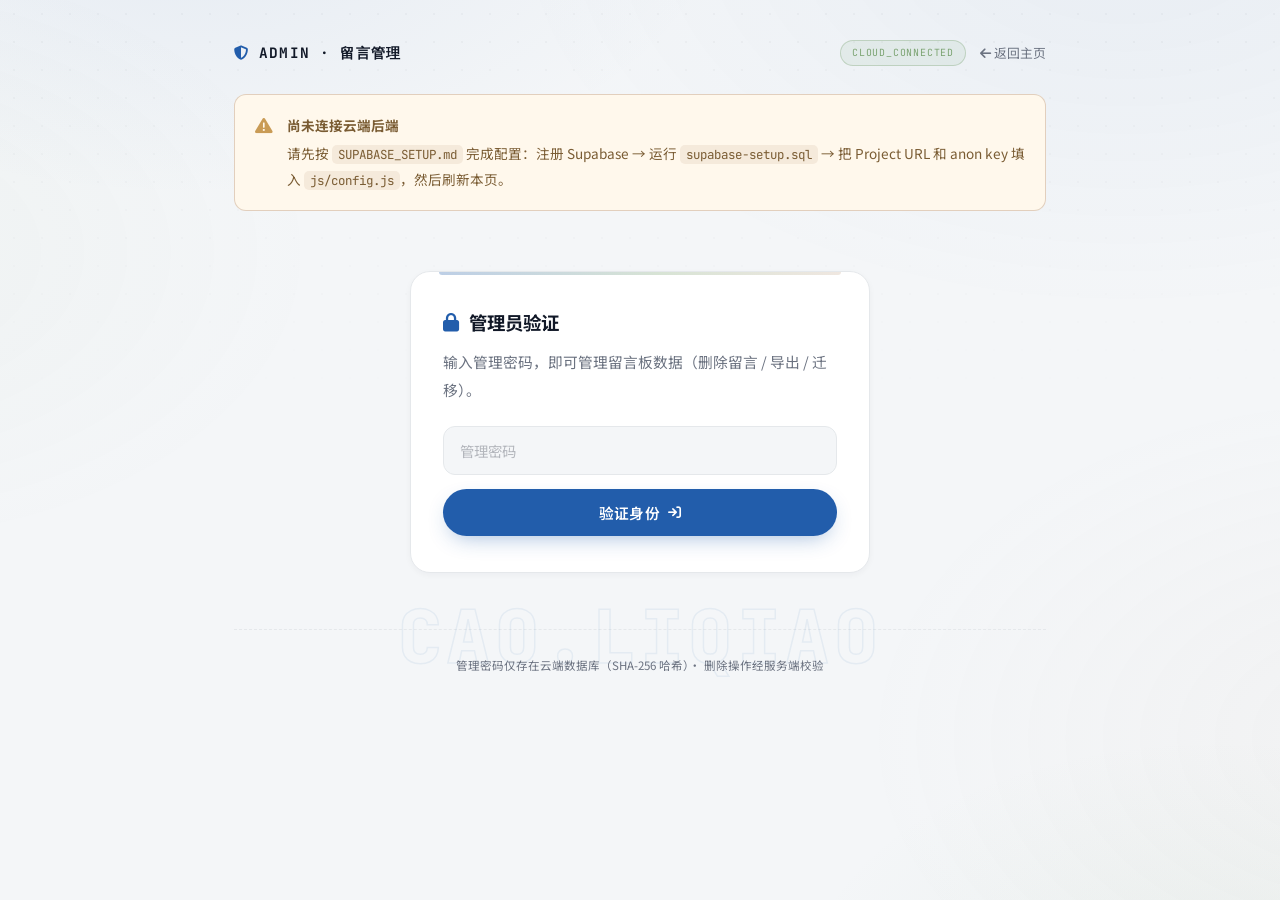
==== commit 33a4b394: "chore(admin): cache-bust admin.js to v2" ====
--- a/admin.html
+++ b/admin.html
@@ -95,6 +95,6 @@
   </div>
 
   <script src="js/config.js"></script>
-  <script src="js/admin.js"></script>
+  <script src="js/admin.js?v=2"></script>
 </body>
 </html>
